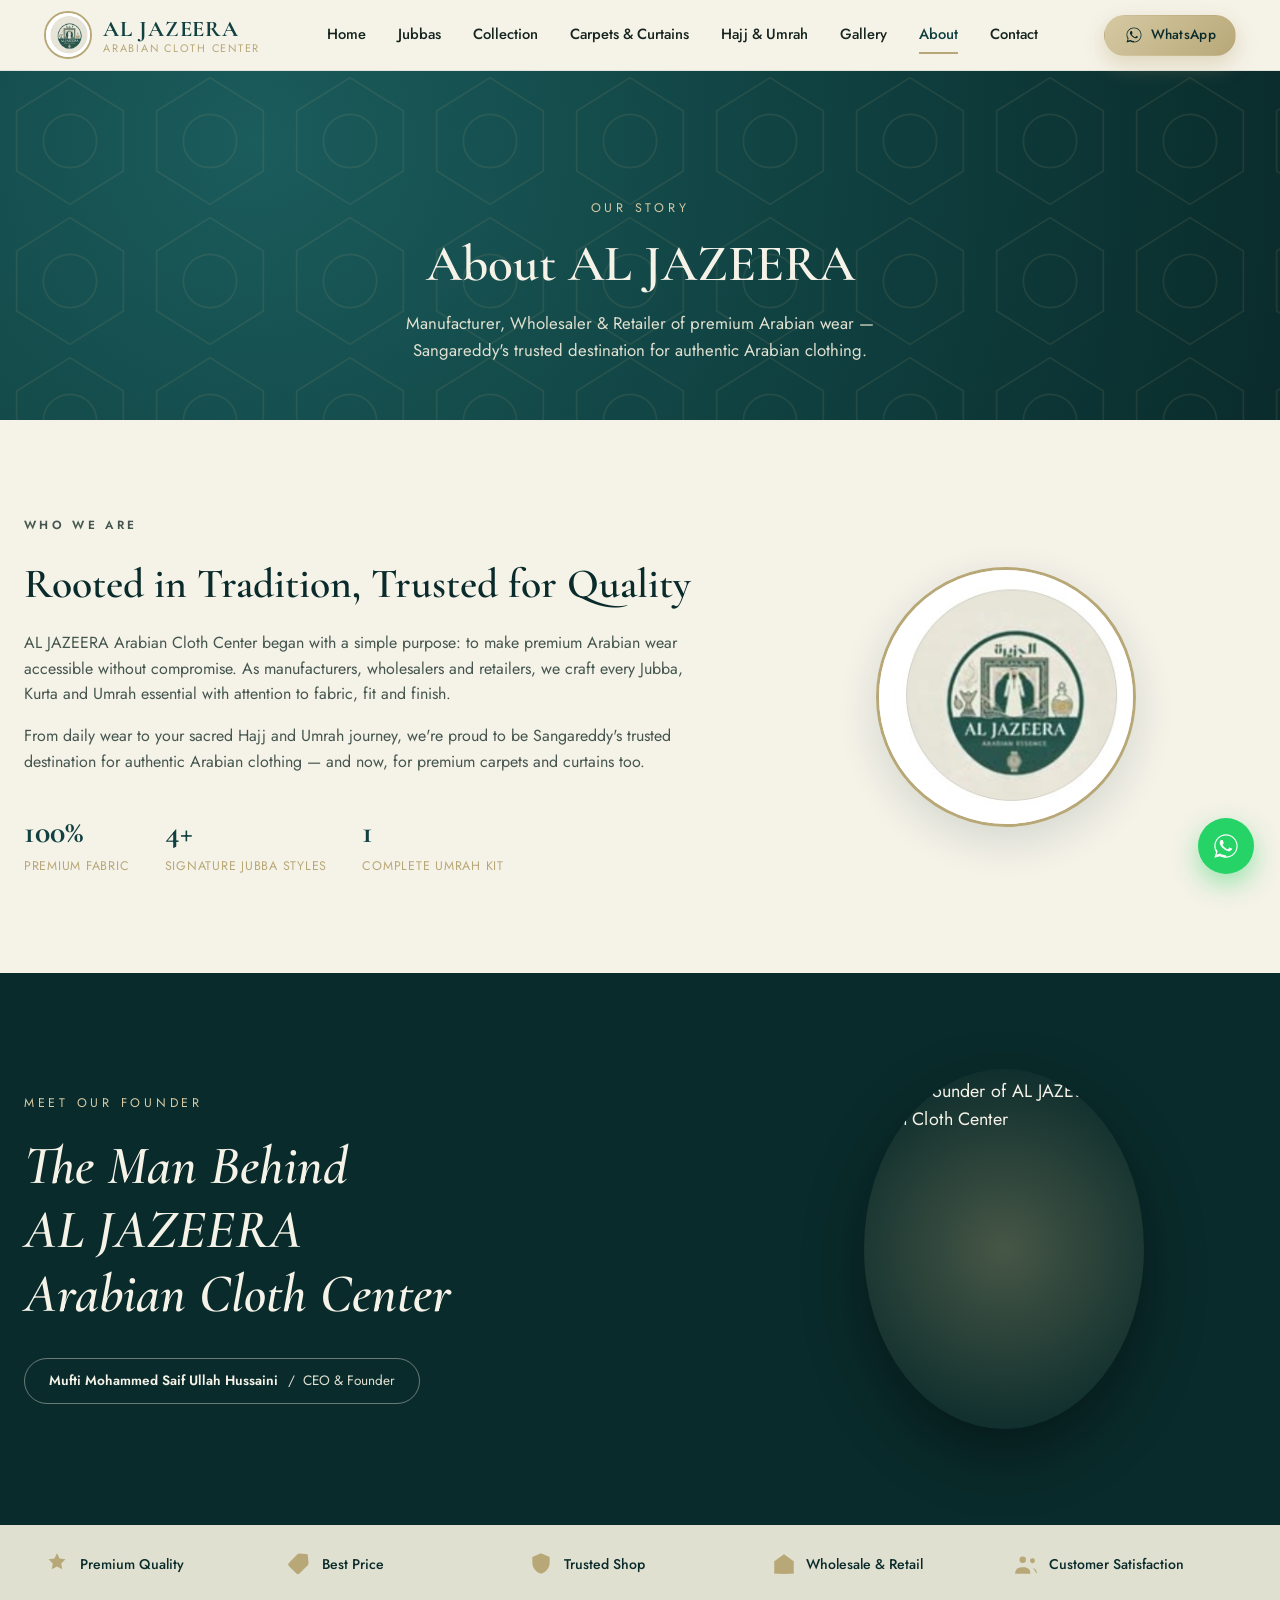
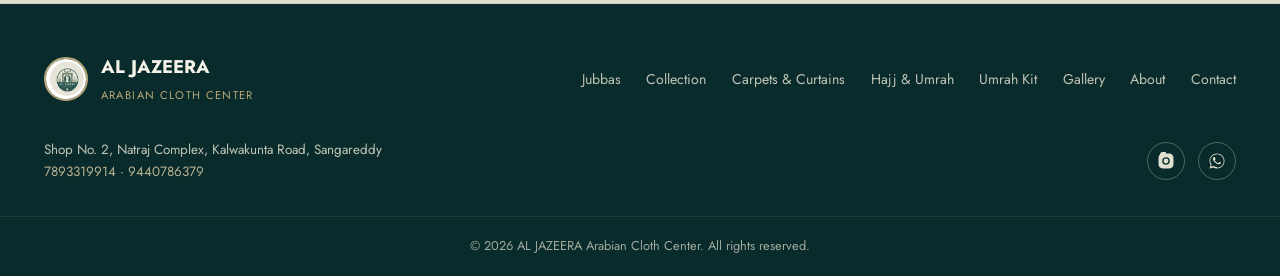
==== about.html @ 85e02592 "Add files via upload" ====
<!DOCTYPE html>
<html lang="en">
<head>
<meta charset="UTF-8">
<meta name="viewport" content="width=device-width, initial-scale=1.0">
<title>About Us | AL JAZEERA Arabian Cloth Center</title>
<meta name="description" content="AL JAZEERA Arabian Cloth Center — Manufacturer, Wholesaler &amp; Retailer of premium Arabian wear in Sangareddy. Our story and what makes us different.">
<link rel="icon" href="WhatsApp%20Image%202026-09-01%20at%203.34.21%20PM.jpeg">
<link rel="preconnect" href="https://fonts.googleapis.com">
<link rel="preconnect" href="https://fonts.gstatic.com" crossorigin>
<link href="https://fonts.googleapis.com/css2?family=Cormorant+Garamond:wght@600;700&family=Jost:wght@400;500;600;700&display=swap" rel="stylesheet">
<link rel="stylesheet" href="style.css">
</head>
<body>

<header class="site-header" id="site-header">
  <div class="header-inner">
    <a href="index.html" class="brand">
      <img src="WhatsApp%20Image%202026-09-01%20at%203.34.21%20PM.jpeg" alt="AL JAZEERA logo" class="brand-logo">
      <span class="brand-text">
        <strong>AL JAZEERA</strong>
        <small>Arabian Cloth Center</small>
      </span>
    </a>

    <nav class="main-nav" id="main-nav">
      <a href="index.html">Home</a>
      <a href="jubbas.html">Jubbas</a>
      <a href="collection.html">Collection</a>
      <a href="carpets-curtains.html">Carpets &amp; Curtains</a>
      <a href="hajj-umrah.html">Hajj &amp; Umrah</a>
      <a href="gallery.html">Gallery</a>
      <a href="about.html" class="active">About</a>
      <a href="contact.html">Contact</a>
    </nav>

    <div class="header-actions">
      <a href="https://wa.me/917893319914" target="_blank" rel="noopener" class="btn btn-gold btn-sm">
        <svg viewBox="0 0 24 24"><path d="M17.5 14.4c-.3-.1-1.7-.9-2-1-.3-.1-.5-.1-.7.1-.2.3-.8 1-.9 1.2-.2.2-.3.2-.6.1-.3-.1-1.3-.5-2.4-1.5-.9-.8-1.5-1.8-1.7-2.1-.2-.3 0-.5.1-.6.1-.1.3-.3.4-.5.1-.1.2-.3.3-.4.1-.2 0-.4 0-.5C10 9 9.5 7.7 9.3 7.2c-.2-.5-.4-.4-.6-.4h-.5c-.2 0-.5.1-.7.3-.2.3-.9.9-.9 2.1 0 1.2.9 2.4 1 2.6.1.2 1.8 2.8 4.4 3.9.6.3 1.1.4 1.5.6.6.2 1.2.2 1.6.1.5-.1 1.7-.7 1.9-1.3.2-.7.2-1.2.2-1.3-.1-.2-.3-.2-.6-.4z"/><path d="M12 2C6.5 2 2 6.5 2 12c0 1.9.5 3.7 1.5 5.3L2 22l4.9-1.3c1.5.8 3.2 1.3 5.1 1.3 5.5 0 10-4.5 10-10S17.5 2 12 2zm0 18c-1.7 0-3.3-.5-4.7-1.3l-.3-.2-3 .8.8-2.9-.2-.3C3.5 14.7 3 13.4 3 12c0-5 4-9 9-9s9 4 9 9-4 9-9 9z"/></svg>
        <span class="btn-text">WhatsApp</span>
      </a>
      <button class="nav-toggle" id="nav-toggle" aria-label="Toggle menu" aria-expanded="false">
        <span></span><span></span><span></span>
      </button>
    </div>
  </div>
</header>

<section class="hero page-hero">
  <div class="hero-pattern"></div>
  <div class="hero-inner">
    <p class="hero-eyebrow reveal">Our Story</p>
    <h1 class="reveal">About AL JAZEERA</h1>
    <p class="hero-sub reveal">Manufacturer, Wholesaler &amp; Retailer of premium Arabian wear &mdash; Sangareddy's trusted destination for authentic Arabian clothing.</p>
  </div>
</section>

<section class="section about">
  <div class="section-inner about-grid">
    <div class="about-text reveal">
      <p class="section-eyebrow">Who We Are</p>
      <h2 class="section-title">Rooted in Tradition, Trusted for Quality</h2>
      <p>AL JAZEERA Arabian Cloth Center began with a simple purpose: to make premium Arabian wear accessible without compromise. As manufacturers, wholesalers and retailers, we craft every Jubba, Kurta and Umrah essential with attention to fabric, fit and finish.</p>
      <p>From daily wear to your sacred Hajj and Umrah journey, we're proud to be Sangareddy's trusted destination for authentic Arabian clothing &mdash; and now, for premium carpets and curtains too.</p>
      <div class="about-stats">
        <div><strong>100%</strong><span>Premium Fabric</span></div>
        <div><strong>4+</strong><span>Signature Jubba Styles</span></div>
        <div><strong>1</strong><span>Complete Umrah Kit</span></div>
      </div>
    </div>
    <div class="about-media reveal">
      <img src="WhatsApp%20Image%202026-09-01%20at%203.34.21%20PM.jpeg" alt="AL JAZEERA Arabian Cloth Center logo">
    </div>
  </div>
</section>

<!-- ===== Founder ===== -->
<section class="founder">
  <div class="founder-inner">
    <div class="founder-text reveal">
      <p class="founder-eyebrow">Meet Our Founder</p>
      <h2 class="founder-heading">The Man Behind<br>AL JAZEERA<br>Arabian Cloth Center</h2>
      <div class="founder-badge">
        <b>Mufti Mohammed Saif Ullah Hussaini</b> &nbsp;/&nbsp; CEO &amp; Founder
      </div>
    </div>
    <div class="founder-media reveal">
      <div class="founder-photo-wrap">
        <img src="images/founder.jpg" alt="Mufti Mohammed Saif Ullah Hussaini, CEO and Founder of AL JAZEERA Arabian Cloth Center">
      </div>
    </div>
  </div>
</section>

<section class="trustbar">
  <div class="trustbar-inner">
    <div class="trust-item">
      <svg viewBox="0 0 24 24"><path d="M12 2l2.4 4.9 5.4.8-3.9 3.8.9 5.4L12 14.4l-4.8 2.5.9-5.4-3.9-3.8 5.4-.8L12 2z"/></svg>
      <span>Premium Quality</span>
    </div>
    <div class="trust-item">
      <svg viewBox="0 0 24 24"><path d="M20.6 12.6L12.4 20.8a2 2 0 0 1-2.8 0l-7-7a2 2 0 0 1 0-2.8L10.8 2.8A2 2 0 0 1 12.2 2.2L20 3l.8 7.8a2 2 0 0 1-.6 1.8z"/><circle cx="15.5" cy="7.5" r="1.5"/></svg>
      <span>Best Price</span>
    </div>
    <div class="trust-item">
      <svg viewBox="0 0 24 24"><path d="M12 2l8 3.5v5c0 5-3.4 8.9-8 10.5-4.6-1.6-8-5.5-8-10.5v-5L12 2z"/><path d="M8.5 12.2l2.3 2.3 4.5-4.6"/></svg>
      <span>Trusted Shop</span>
    </div>
    <div class="trust-item">
      <svg viewBox="0 0 24 24"><path d="M3 9.5L12 3l9 6.5V21H3V9.5z"/><path d="M9 21v-7h6v7"/></svg>
      <span>Wholesale &amp; Retail</span>
    </div>
    <div class="trust-item">
      <svg viewBox="0 0 24 24"><circle cx="9" cy="8" r="3"/><path d="M2 21v-1c0-2.8 2.6-5 6-5h2c3.4 0 6 2.2 6 5v1"/><circle cx="18" cy="9" r="2.3"/><path d="M22 21v-1c0-2-1.5-3.7-3.6-4.4"/></svg>
      <span>Customer Satisfaction</span>
    </div>
  </div>
</section>

<footer class="site-footer">
  <div class="footer-inner">
    <div class="footer-brand">
      <img src="WhatsApp%20Image%202026-09-01%20at%203.34.21%20PM.jpeg" alt="AL JAZEERA logo">
      <div>
        <strong>AL JAZEERA</strong>
        <span>Arabian Cloth Center</span>
      </div>
    </div>

    <nav class="footer-nav">
      <a href="jubbas.html">Jubbas</a>
      <a href="collection.html">Collection</a>
      <a href="carpets-curtains.html">Carpets &amp; Curtains</a>
      <a href="hajj-umrah.html">Hajj &amp; Umrah</a>
      <a href="umrah-kit.html">Umrah Kit</a>
      <a href="gallery.html">Gallery</a>
      <a href="about.html">About</a>
      <a href="contact.html">Contact</a>
    </nav>

    <div class="footer-contact">
      <p>Shop No. 2, Natraj Complex, Kalwakunta Road, Sangareddy</p>
      <p><a href="tel:+917893319914">7893319914</a> &middot; <a href="tel:+919440786379">9440786379</a></p>
    </div>

    <div class="footer-social">
      <a href="https://www.instagram.com/al_jazeera_arabian.clothes/" target="_blank" rel="noopener" aria-label="Instagram">
        <svg viewBox="0 0 24 24"><path d="M12 2c2.7 0 3.06.01 4.12.06 1.06.05 1.79.22 2.43.47.66.26 1.22.6 1.77 1.15.55.55.9 1.11 1.15 1.77.25.64.42 1.37.47 2.43.05 1.06.06 1.4.06 4.12s-.01 3.06-.06 4.12c-.05 1.06-.22 1.79-.47 2.43a4.9 4.9 0 0 1-1.15 1.77 4.9 4.9 0 0 1-1.77 1.15c-.64.25-1.37.42-2.43.47-1.06.05-1.4.06-4.12.06s-3.06-.01-4.12-.06c-1.06-.05-1.79-.22-2.43-.47a4.9 4.9 0 0 1-1.77-1.15 4.9 4.9 0 0 1-1.15-1.77c-.25-.64-.42-1.37-.47-2.43C2.01 15.06 2 14.7 2 12s.01-3.06.06-4.12c.05-1.06.22-1.79.47-2.43.26-.66.6-1.22 1.15-1.77A4.9 4.9 0 0 1 5.45.53C6.09.28 6.82.11 7.88.06 8.94.01 9.3 0 12 0zm0 5a5 5 0 1 0 0 10 5 5 0 0 0 0-10zm0 8.2a3.2 3.2 0 1 1 0-6.4 3.2 3.2 0 0 1 0 6.4zm5.2-8.4a1.17 1.17 0 1 1 0-2.34 1.17 1.17 0 0 1 0 2.34z"/></svg>
      </a>
      <a href="https://wa.me/917893319914" target="_blank" rel="noopener" aria-label="WhatsApp">
        <svg viewBox="0 0 24 24"><path d="M17.5 14.4c-.3-.1-1.7-.9-2-1-.3-.1-.5-.1-.7.1-.2.3-.8 1-.9 1.2-.2.2-.3.2-.6.1-.3-.1-1.3-.5-2.4-1.5-.9-.8-1.5-1.8-1.7-2.1-.2-.3 0-.5.1-.6.1-.1.3-.3.4-.5.1-.1.2-.3.3-.4.1-.2 0-.4 0-.5C10 9 9.5 7.7 9.3 7.2c-.2-.5-.4-.4-.6-.4h-.5c-.2 0-.5.1-.7.3-.2.3-.9.9-.9 2.1 0 1.2.9 2.4 1 2.6.1.2 1.8 2.8 4.4 3.9.6.3 1.1.4 1.5.6.6.2 1.2.2 1.6.1.5-.1 1.7-.7 1.9-1.3.2-.7.2-1.2.2-1.3-.1-.2-.3-.2-.6-.4z"/><path d="M12 2C6.5 2 2 6.5 2 12c0 1.9.5 3.7 1.5 5.3L2 22l4.9-1.3c1.5.8 3.2 1.3 5.1 1.3 5.5 0 10-4.5 10-10S17.5 2 12 2zm0 18c-1.7 0-3.3-.5-4.7-1.3l-.3-.2-3 .8.8-2.9-.2-.3C3.5 14.7 3 13.4 3 12c0-5 4-9 9-9s9 4 9 9-4 9-9 9z"/></svg>
      </a>
    </div>
  </div>
  <div class="footer-bottom">
    <p>&copy; <span id="year"></span> AL JAZEERA Arabian Cloth Center. All rights reserved.</p>
  </div>
</footer>

<a href="https://wa.me/917893319914" target="_blank" rel="noopener" class="whatsapp-float" aria-label="Chat on WhatsApp">
  <svg viewBox="0 0 24 24"><path d="M17.5 14.4c-.3-.1-1.7-.9-2-1-.3-.1-.5-.1-.7.1-.2.3-.8 1-.9 1.2-.2.2-.3.2-.6.1-.3-.1-1.3-.5-2.4-1.5-.9-.8-1.5-1.8-1.7-2.1-.2-.3 0-.5.1-.6.1-.1.3-.3.4-.5.1-.1.2-.3.3-.4.1-.2 0-.4 0-.5C10 9 9.5 7.7 9.3 7.2c-.2-.5-.4-.4-.6-.4h-.5c-.2 0-.5.1-.7.3-.2.3-.9.9-.9 2.1 0 1.2.9 2.4 1 2.6.1.2 1.8 2.8 4.4 3.9.6.3 1.1.4 1.5.6.6.2 1.2.2 1.6.1.5-.1 1.7-.7 1.9-1.3.2-.7.2-1.2.2-1.3-.1-.2-.3-.2-.6-.4z"/><path d="M12 2C6.5 2 2 6.5 2 12c0 1.9.5 3.7 1.5 5.3L2 22l4.9-1.3c1.5.8 3.2 1.3 5.1 1.3 5.5 0 10-4.5 10-10S17.5 2 12 2zm0 18c-1.7 0-3.3-.5-4.7-1.3l-.3-.2-3 .8.8-2.9-.2-.3C3.5 14.7 3 13.4 3 12c0-5 4-9 9-9s9 4 9 9-4 9-9 9z"/></svg>
</a>

<script src="script.js" defer></script>
</body>
</html>
---- style.css ----
/* =========================================================
   AL JAZEERA — Arabian Cloth Center
   ========================================================= */

:root {
  --green: #104040;
  --green-dark: #0a2b2b;
  --green-light: #1b5c5c;
  --cream: #E0E0D0;
  --gold: #B8A878;
  --gold-light: #d6c9a3;
  --white: #F5F2E8;
  --ink: #16241f;
  --radius: 14px;
  --shadow: 0 14px 40px rgba(16, 64, 64, 0.14);
  --ease: cubic-bezier(.4,0,.2,1);
}

* { box-sizing: border-box; margin: 0; padding: 0; }

html { scroll-behavior: smooth; }

body {
  font-family: 'Jost', sans-serif;
  color: var(--ink);
  background: var(--white);
  line-height: 1.6;
  overflow-x: hidden;
}

h1, h2, h3, .brand-text strong, .kit-badge {
  font-family: 'Cormorant Garamond', serif;
}

img { max-width: 100%; display: block; }
a { text-decoration: none; color: inherit; }
ul { list-style: none; }
svg { fill: currentColor; }

.reveal {
  opacity: 0;
  transform: translateY(24px);
  transition: opacity .7s var(--ease), transform .7s var(--ease);
}
.reveal.in-view { opacity: 1; transform: translateY(0); }

/* ---------- Buttons ---------- */
.btn {
  display: inline-flex;
  align-items: center;
  gap: .5rem;
  padding: .85rem 1.8rem;
  border-radius: 999px;
  font-size: .95rem;
  font-weight: 500;
  letter-spacing: .02em;
  border: 1.5px solid transparent;
  cursor: pointer;
  transition: transform .25s var(--ease), background .25s var(--ease), color .25s var(--ease), box-shadow .25s var(--ease);
  white-space: nowrap;
}
.btn:hover { transform: translateY(-2px); }
.btn svg { width: 18px; height: 18px; }

.btn-gold {
  background: linear-gradient(135deg, var(--gold-light), var(--gold));
  color: var(--green-dark);
  box-shadow: 0 8px 22px rgba(184,168,120,.4);
}
.btn-gold:hover { box-shadow: 0 12px 28px rgba(184,168,120,.55); }

.btn-outline {
  border-color: var(--green);
  color: var(--green);
  background: transparent;
}
.btn-outline:hover { background: var(--green); color: var(--white); }

.btn-outline-light {
  border-color: var(--white);
  color: var(--white);
  background: transparent;
}
.btn-outline-light:hover { background: var(--white); color: var(--green-dark); }

.btn-sm { padding: .55rem 1.2rem; font-size: .85rem; }

/* ---------- Top bar ---------- */
.topbar {
  background: var(--green-dark);
  color: var(--cream);
  font-size: .82rem;
}
.topbar-inner {
  max-width: 1240px;
  margin: 0 auto;
  padding: .5rem 1.5rem;
  display: flex;
  align-items: center;
  justify-content: space-between;
  gap: 1rem;
}
.topbar-msg { display: flex; align-items: center; gap: .5rem; }
.dot {
  width: 6px; height: 6px; border-radius: 50%;
  background: var(--gold); flex-shrink: 0;
  box-shadow: 0 0 0 4px rgba(184,168,120,.25);
}
.topbar-contact { display: flex; align-items: center; gap: 1.2rem; }
.topbar-contact a { display: flex; align-items: center; gap: .4rem; opacity: .9; transition: opacity .2s; }
.topbar-contact a:hover { opacity: 1; color: var(--gold-light); }
.topbar-contact svg { width: 15px; height: 15px; }

/* ---------- Header ---------- */
.site-header {
  position: sticky;
  top: 0;
  z-index: 210;
  background: rgba(245,242,232,.92);
  backdrop-filter: blur(10px);
  border-bottom: 1px solid rgba(16,64,64,.08);
  transition: box-shadow .3s;
}
.site-header.scrolled { box-shadow: 0 6px 24px rgba(16,64,64,.08); }

.header-inner {
  max-width: 1240px;
  margin: 0 auto;
  padding: .7rem 1.5rem;
  display: flex;
  align-items: center;
  justify-content: space-between;
  gap: 1rem;
}

.brand { display: flex; align-items: center; gap: .7rem; }
.brand-logo {
  width: 48px; height: 48px;
  border-radius: 50%;
  object-fit: cover;
  border: 2px solid var(--gold);
}
.brand-text { display: flex; flex-direction: column; line-height: 1.15; }
.brand-text strong { font-size: 1.4rem; color: var(--green); letter-spacing: .04em; }
.brand-text small { font-size: .68rem; letter-spacing: .16em; text-transform: uppercase; color: var(--gold); font-family: 'Jost', sans-serif; }

.main-nav { display: flex; align-items: center; gap: 2rem; }
.main-nav a {
  font-size: .92rem;
  font-weight: 500;
  color: var(--ink);
  position: relative;
  padding: .3rem 0;
}
.main-nav a::after {
  content: '';
  position: absolute;
  left: 0; bottom: -2px;
  width: 0; height: 2px;
  background: var(--gold);
  transition: width .3s var(--ease);
}
.main-nav a:hover { color: var(--green); }
.main-nav a:hover::after { width: 100%; }
.main-nav a.active { color: var(--green); }
.main-nav a.active::after { width: 100%; }

.header-actions { display: flex; align-items: center; gap: 1rem; }

.nav-toggle {
  display: none;
  flex-direction: column;
  gap: 5px;
  background: none;
  border: none;
  cursor: pointer;
  padding: .4rem;
}
.nav-toggle span {
  width: 24px; height: 2px;
  background: var(--green);
  border-radius: 2px;
  transition: transform .3s, opacity .3s;
}
.nav-toggle.active span:nth-child(1) { transform: translateY(7px) rotate(45deg); }
.nav-toggle.active span:nth-child(2) { opacity: 0; }
.nav-toggle.active span:nth-child(3) { transform: translateY(-7px) rotate(-45deg); }

/* ---------- Hero ---------- */
.hero {
  position: relative;
  min-height: 92vh;
  display: flex;
  align-items: center;
  justify-content: center;
  text-align: center;
  background: radial-gradient(circle at 20% 20%, var(--green-light), var(--green) 55%, var(--green-dark));
  color: var(--white);
  overflow: hidden;
  padding: 6rem 1.5rem 4rem;
}
.hero-pattern {
  position: absolute;
  inset: 0;
  opacity: .12;
  background-image: url("data:image/svg+xml,%3Csvg xmlns='http://www.w3.org/2000/svg' width='84' height='84' viewBox='0 0 84 84'%3E%3Cg fill='none' stroke='%23B8A878' stroke-width='1'%3E%3Cpath d='M42 4 L74 24 L74 60 L42 80 L10 60 L10 24 Z'/%3E%3Ccircle cx='42' cy='42' r='16'/%3E%3C/g%3E%3C/svg%3E");
  background-size: 140px 140px;
}
.hero-inner { position: relative; max-width: 780px; z-index: 1; }
.hero-eyebrow {
  text-transform: uppercase;
  letter-spacing: .3em;
  font-size: .78rem;
  color: var(--gold-light);
  margin-bottom: 1.4rem;
}
.hero h1 {
  font-size: clamp(2.4rem, 5.4vw, 4rem);
  font-weight: 600;
  line-height: 1.15;
  margin-bottom: 1.4rem;
}
.hero h1 span { color: var(--gold-light); font-style: italic; }
.hero-sub {
  font-size: 1.05rem;
  color: var(--cream);
  max-width: 560px;
  margin: 0 auto 2.4rem;
  opacity: .9;
}
.hero-cta { display: flex; gap: 1.1rem; justify-content: center; flex-wrap: wrap; }
.hero .btn-outline { border-color: var(--cream); color: var(--white); }
.hero .btn-outline:hover { background: var(--white); color: var(--green-dark); }

/* ---------- Hero slideshow ---------- */
.hero-slideshow { position: absolute; inset: 0; z-index: 0; }
.hero-slide {
  position: absolute; inset: 0;
  opacity: 0;
  transition: opacity 1.4s ease-in-out;
}
.hero-slide.active { opacity: 1; }
.hero-slide img { width: 100%; height: 100%; object-fit: cover; }
.hero-overlay {
  position: absolute; inset: 0; z-index: 0;
  background: linear-gradient(160deg, rgba(10,43,43,.88), rgba(16,64,64,.72) 55%, rgba(10,43,43,.9));
}
.hero-dots {
  position: absolute;
  left: 0; right: 0; bottom: 5.4rem;
  display: flex; justify-content: center; gap: .6rem;
  z-index: 2;
}
.hero-dot {
  width: 9px; height: 9px;
  border-radius: 50%;
  background: rgba(245,242,232,.4);
  border: none;
  padding: 0;
  cursor: pointer;
  transition: background .25s, transform .25s;
}
.hero-dot.active { background: var(--gold-light); transform: scale(1.3); }

.hero-scroll {
  position: absolute;
  bottom: 2rem; left: 50%;
  transform: translateX(-50%);
  width: 26px; height: 42px;
  border: 2px solid var(--gold-light);
  border-radius: 20px;
}
.hero-scroll span {
  position: absolute;
  top: 8px; left: 50%;
  transform: translateX(-50%);
  width: 4px; height: 8px;
  background: var(--gold-light);
  border-radius: 2px;
  animation: scrollDown 1.8s infinite;
}
@keyframes scrollDown {
  0% { opacity: 1; top: 8px; }
  100% { opacity: 0; top: 22px; }
}

/* ---------- Trust bar ---------- */
.trustbar { background: var(--cream); border-bottom: 1px solid rgba(16,64,64,.08); }
.trustbar-inner {
  max-width: 1240px;
  margin: 0 auto;
  padding: 1.6rem 1.5rem;
  display: flex;
  flex-wrap: wrap;
  justify-content: space-between;
  gap: 1.2rem;
}
.trust-item {
  display: flex;
  align-items: center;
  gap: .6rem;
  font-size: .88rem;
  font-weight: 500;
  color: var(--green-dark);
  flex: 1 1 180px;
}
.trust-item svg { width: 26px; height: 26px; color: var(--gold); flex-shrink: 0; }

/* ---------- Sections ---------- */
.section { padding: 6rem 1.5rem; }
.section-alt { background: var(--cream); }
.section-inner { max-width: 1240px; margin: 0 auto; }

.section-eyebrow {
  text-transform: uppercase;
  letter-spacing: .28em;
  font-size: .74rem;
  color: var(--gold);
  font-weight: 600;
  margin-bottom: .7rem;
  text-align: center;
}
.section-title {
  font-size: clamp(1.9rem, 3.6vw, 2.6rem);
  font-weight: 600;
  color: var(--green-dark);
  text-align: center;
  margin-bottom: .8rem;
}
.section-desc {
  text-align: center;
  max-width: 560px;
  margin: 0 auto 3.2rem;
  color: #45564f;
}

/* ---------- Grids & Cards ---------- */
.grid { display: grid; gap: 1.6rem; }
.grid-2 { grid-template-columns: repeat(2, 1fr); }
.grid-3 { grid-template-columns: repeat(3, 1fr); }
.grid-4 { grid-template-columns: repeat(4, 1fr); }
.grid-5 { grid-template-columns: repeat(5, 1fr); }

.card {
  background: var(--white);
  border: 1px solid rgba(184,168,120,.3);
  border-radius: var(--radius);
  padding: 2.2rem 1.4rem 1.8rem;
  text-align: center;
  transition: transform .35s var(--ease), box-shadow .35s var(--ease), border-color .35s;
  display: block;
}
.card:hover {
  transform: translateY(-8px);
  box-shadow: var(--shadow);
  border-color: var(--gold);
}
.card-media {
  width: 84px; height: 84px;
  margin: 0 auto 1.2rem;
  color: var(--green);
}
.card-media svg { width: 100%; height: 100%; }
.card-media svg path,
.card-media svg circle,
.card-media svg rect,
.card-media svg ellipse {
  fill: none;
  stroke: currentColor;
  stroke-width: 2;
  stroke-linejoin: round;
  stroke-linecap: round;
}
.card-media svg .line { stroke: var(--gold); }
.card h3 { font-size: 1.2rem; color: var(--green-dark); font-weight: 600; margin-bottom: .3rem; }
.card p { font-size: .85rem; color: #5c6d66; }
.card h3 small { display: block; font-size: .68rem; font-family: 'Jost', sans-serif; text-transform: uppercase; letter-spacing: .1em; color: var(--gold); font-weight: 500; margin-top: .2rem; }

.small-card { padding: 1.8rem 1rem 1.5rem; }
.small-card .card-media { width: 64px; height: 64px; }

/* Jubba / product photo cards */
.jubba-card { padding: 0 0 1.6rem; overflow: hidden; }
.jubba-card .card-photo {
  width: 100%;
  aspect-ratio: 4 / 5;
  overflow: hidden;
  margin-bottom: 1.3rem;
  border-bottom: 3px solid var(--gold);
}
.jubba-card .card-photo img {
  width: 100%; height: 100%;
  object-fit: cover;
  transition: transform .5s var(--ease);
}
.jubba-card:hover .card-photo img { transform: scale(1.06); }
.jubba-card h3 { margin-top: 0; }
.jubba-card p { padding: 0 1rem; }

/* Hajj & Umrah essential photo cards */
.essential-card { padding: 0 0 1.3rem; overflow: hidden; }
.essential-card .card-photo {
  width: 100%;
  aspect-ratio: 1 / 1;
  overflow: hidden;
  margin-bottom: 1rem;
  border-bottom: 3px solid var(--gold);
}
.essential-card .card-photo img {
  width: 100%; height: 100%;
  object-fit: cover;
  transition: transform .5s var(--ease);
}
.essential-card:hover .card-photo img { transform: scale(1.06); }
.essential-card h3 { margin-top: 0; font-size: 1.05rem; }

/* ---------- Product badges, wishlist & hover title ---------- */
.jubba-card .card-photo,
.essential-card .card-photo,
.decor-card .card-photo {
  position: relative;
}
.card-badge {
  position: absolute;
  top: 10px; left: 10px;
  z-index: 3;
  background: #7a1f2b;
  color: var(--white);
  font-size: .66rem;
  font-weight: 600;
  letter-spacing: .03em;
  text-transform: uppercase;
  padding: .3rem .6rem;
  border-radius: 4px;
}
.wishlist-btn {
  position: absolute;
  top: 10px; right: 10px;
  z-index: 3;
  width: 32px; height: 32px;
  border-radius: 50%;
  background: rgba(245,242,232,.94);
  border: none;
  display: flex;
  align-items: center;
  justify-content: center;
  cursor: pointer;
  padding: 0;
  transition: transform .2s var(--ease);
}
.wishlist-btn:hover { transform: scale(1.1); }
.wishlist-btn svg {
  width: 16px; height: 16px;
  fill: none;
  stroke: var(--green-dark);
  stroke-width: 2;
  stroke-linecap: round;
  stroke-linejoin: round;
}
.wishlist-btn.active svg { fill: #c0384a; stroke: #c0384a; }

.card-hover-title {
  position: absolute;
  left: 0; right: 0; bottom: 0;
  z-index: 3;
  background: rgba(10,43,43,.85);
  color: var(--white);
  font-size: .78rem;
  text-align: center;
  padding: .55rem .5rem;
  opacity: 0;
  transform: translateY(100%);
  transition: opacity .3s var(--ease), transform .3s var(--ease);
}
.jubba-card:hover .card-hover-title,
.essential-card:hover .card-hover-title,
.decor-card:hover .card-hover-title {
  opacity: 1;
  transform: translateY(0);
}

.card-price { margin-top: .5rem; }
.price-enquire {
  display: inline-block;
  font-size: .82rem;
  font-weight: 600;
  color: var(--green);
  border-bottom: 1px solid var(--gold);
  padding-bottom: 1px;
  transition: color .2s;
}
.price-enquire:hover { color: var(--gold); }

/* Carpets & Curtains feature cards */
.decor-card { padding: 0 0 1.8rem; overflow: hidden; text-align: left; }
.decor-card .card-photo {
  width: 100%;
  aspect-ratio: 4 / 3;
  overflow: hidden;
  margin-bottom: 1.3rem;
  border-bottom: 3px solid var(--gold);
}
.decor-card .card-photo img {
  width: 100%; height: 100%;
  object-fit: cover;
  transition: transform .5s var(--ease);
}
.decor-card:hover .card-photo img { transform: scale(1.06); }
.decor-card h3 { margin: 0 1.6rem .4rem; }
.decor-card p { padding: 0 1.6rem; }

.decor-card .card-photo.card-photo-multi {
  display: grid;
  grid-template-columns: repeat(3, 1fr);
  gap: 3px;
}
.decor-card .card-photo.card-photo-multi img { height: 100%; }

/* ---------- Umrah Kit ---------- */
.kit {
  position: relative;
  background: var(--green-dark);
  color: var(--white);
  padding: 6rem 1.5rem;
  overflow: hidden;
}
.kit-pattern {
  position: absolute; inset: 0;
  opacity: .1;
  background-image: url("data:image/svg+xml,%3Csvg xmlns='http://www.w3.org/2000/svg' width='60' height='60' viewBox='0 0 60 60'%3E%3Cg fill='none' stroke='%23F5F2E8' stroke-width='1'%3E%3Cpath d='M30 2 L58 30 L30 58 L2 30 Z'/%3E%3C/g%3E%3C/svg%3E");
  background-size: 100px 100px;
}
.kit-inner {
  position: relative;
  max-width: 1100px;
  margin: 0 auto;
  display: grid;
  grid-template-columns: .85fr 1.15fr;
  gap: 3.5rem;
  align-items: center;
}
.kit-media { display: flex; justify-content: center; }
.kit-badge {
  width: 260px; height: 260px;
  border-radius: 50%;
  border: 2px dashed var(--gold);
  display: flex;
  flex-direction: column;
  align-items: center;
  justify-content: center;
  text-align: center;
  background: radial-gradient(circle, rgba(184,168,120,.12), transparent 70%);
}
.kit-badge span { text-transform: uppercase; letter-spacing: .2em; font-size: .72rem; color: var(--cream); font-family: 'Jost', sans-serif; }
.kit-badge strong { font-size: 1.8rem; color: var(--white); margin: .3rem 0; }
.kit-badge em { font-style: normal; font-size: .78rem; color: var(--gold-light); font-family: 'Jost', sans-serif; }
.kit-badge b { font-size: 2.6rem; color: var(--gold-light); font-weight: 700; margin-top: .3rem; }

.kit-content h2 { font-size: clamp(1.8rem, 3.4vw, 2.4rem); font-weight: 600; margin-bottom: 1.5rem; }
.kit-list {
  display: grid;
  grid-template-columns: 1fr 1fr;
  gap: .7rem 1.5rem;
  margin-bottom: 2rem;
}
.kit-list li {
  display: flex;
  align-items: center;
  gap: .6rem;
  font-size: .95rem;
  color: var(--cream);
}
.kit-list li::before {
  content: '';
  width: 8px; height: 8px;
  border-radius: 50%;
  background: var(--gold);
  flex-shrink: 0;
}

/* ---------- About ---------- */
.about-grid {
  display: grid;
  grid-template-columns: 1.15fr .85fr;
  gap: 3.5rem;
  align-items: center;
}
.about-text .section-eyebrow,
.about-text .section-title { text-align: left; }
.about-text p { color: #45564f; margin-bottom: 1rem; }
.about-stats {
  display: flex;
  gap: 2.2rem;
  margin-top: 2rem;
}
.about-stats div { display: flex; flex-direction: column; }
.about-stats strong { font-size: 2rem; font-family: 'Cormorant Garamond', serif; color: var(--green); }
.about-stats span { font-size: .78rem; color: var(--gold); text-transform: uppercase; letter-spacing: .06em; }

.about-media {
  display: flex;
  justify-content: center;
}
.about-media img {
  width: 260px; height: 260px;
  border-radius: 50%;
  object-fit: cover;
  border: 3px solid var(--gold);
  box-shadow: var(--shadow);
}

/* ---------- Instagram band ---------- */
.insta {
  background: linear-gradient(135deg, var(--green), var(--green-dark));
  color: var(--white);
  padding: 4.5rem 1.5rem;
  text-align: center;
}
.insta-inner { max-width: 480px; margin: 0 auto; }
.insta-icon { width: 40px; height: 40px; color: var(--gold-light); margin-bottom: 1rem; }
.insta p { font-size: 1.1rem; margin-bottom: 1.6rem; color: var(--cream); }

/* ---------- Contact ---------- */
.contact-grid {
  display: grid;
  grid-template-columns: 1fr 1fr;
  gap: 3rem;
  align-items: stretch;
}
.contact-info {
  display: flex;
  flex-direction: column;
  gap: 1.6rem;
}
.contact-item {
  display: flex;
  align-items: flex-start;
  gap: 1rem;
}
.contact-item svg { width: 24px; height: 24px; color: var(--gold); flex-shrink: 0; margin-top: 2px; }
.contact-item svg path, .contact-item svg circle, .contact-item svg rect {
  fill: none; stroke: currentColor; stroke-width: 1.8; stroke-linecap: round; stroke-linejoin: round;
}
.contact-item div { display: flex; flex-direction: column; gap: .15rem; }
.contact-item strong { color: var(--green-dark); font-size: 1.02rem; }
.contact-item span { color: #5c6d66; font-size: .9rem; }
.contact-item a { color: var(--green); font-weight: 500; }
.contact-item a:hover { color: var(--gold); }

.contact-cta { display: flex; gap: 1rem; margin-top: .8rem; flex-wrap: wrap; }

.contact-map {
  border-radius: var(--radius);
  overflow: hidden;
  box-shadow: var(--shadow);
  min-height: 320px;
  border: 1px solid rgba(184,168,120,.3);
}
.contact-map iframe { width: 100%; height: 100%; min-height: 320px; border: 0; }

/* ---------- Footer ---------- */
.site-footer { background: var(--green-dark); color: var(--cream); }
.footer-inner {
  max-width: 1240px;
  margin: 0 auto;
  padding: 3rem 1.5rem 2rem;
  display: flex;
  flex-wrap: wrap;
  gap: 2rem;
  align-items: center;
  justify-content: space-between;
}
.footer-brand { display: flex; align-items: center; gap: .8rem; }
.footer-brand img { width: 44px; height: 44px; border-radius: 50%; border: 2px solid var(--gold); object-fit: cover; }
.footer-brand strong { display: block; font-size: 1.15rem; color: var(--white); }
.footer-brand span { font-size: .7rem; letter-spacing: .12em; text-transform: uppercase; color: var(--gold); }

.footer-nav { display: flex; gap: 1.6rem; flex-wrap: wrap; }
.footer-nav a { font-size: .88rem; opacity: .85; transition: opacity .2s, color .2s; }
.footer-nav a:hover { opacity: 1; color: var(--gold-light); }

.footer-social { display: flex; gap: .8rem; }
.footer-social a {
  width: 38px; height: 38px;
  border-radius: 50%;
  border: 1px solid rgba(245,242,232,.3);
  display: flex; align-items: center; justify-content: center;
  transition: background .25s, border-color .25s;
}
.footer-social svg { width: 18px; height: 18px; }
.footer-social a:hover { background: var(--gold); border-color: var(--gold); color: var(--green-dark); }

.footer-bottom {
  border-top: 1px solid rgba(245,242,232,.12);
  text-align: center;
  padding: 1.2rem 1.5rem;
  font-size: .8rem;
  opacity: .7;
}

/* ---------- WhatsApp float ---------- */
.whatsapp-float {
  position: fixed;
  bottom: 1.6rem; right: 1.6rem;
  width: 56px; height: 56px;
  border-radius: 50%;
  background: #25D366;
  color: #fff;
  display: flex; align-items: center; justify-content: center;
  box-shadow: 0 10px 26px rgba(37,211,102,.45);
  z-index: 90;
  transition: transform .25s var(--ease);
}
.whatsapp-float:hover { transform: scale(1.08); }
.whatsapp-float svg { width: 28px; height: 28px; }

/* ---------- Founder / Portfolio intro ---------- */
.founder {
  position: relative;
  background: var(--green-dark);
  color: var(--white);
  padding: 6rem 1.5rem;
  overflow: hidden;
}
.founder-inner {
  position: relative;
  max-width: 1240px;
  margin: 0 auto;
  display: grid;
  grid-template-columns: 1.15fr .85fr;
  gap: 3rem;
  align-items: center;
}
.founder-eyebrow {
  text-transform: uppercase;
  letter-spacing: .3em;
  font-size: .78rem;
  color: var(--gold-light);
  margin-bottom: 1.2rem;
}
.founder-heading {
  font-family: 'Cormorant Garamond', serif;
  font-weight: 600;
  font-style: italic;
  font-size: clamp(2.1rem, 4.8vw, 3.4rem);
  line-height: 1.18;
  margin-bottom: 2rem;
}
.founder-badge {
  display: inline-flex;
  align-items: center;
  flex-wrap: wrap;
  gap: .4rem;
  border: 1px solid rgba(245,242,232,.4);
  border-radius: 999px;
  padding: .7rem 1.5rem;
  font-size: .85rem;
  color: var(--cream);
}
.founder-badge b { color: var(--white); font-weight: 600; }
.founder-media {
  position: relative;
  display: flex;
  justify-content: center;
}
.founder-photo-wrap {
  position: relative;
  width: 280px;
  height: 360px;
  border-radius: 50%;
  overflow: hidden;
  box-shadow: 0 25px 60px rgba(0,0,0,.4);
  z-index: 1;
}
.founder-photo-wrap::before {
  content: '';
  position: absolute;
  inset: -34px;
  border-radius: 50%;
  background: radial-gradient(circle, rgba(184,168,120,.35), transparent 72%);
  z-index: -1;
}
.founder-photo-wrap img {
  width: 100%;
  height: 100%;
  object-fit: cover;
  object-position: 50% 22%;
  transform: scale(1.12);
}

/* ---------- Gallery & lightbox ---------- */
.gallery-grid {
  display: grid;
  grid-template-columns: repeat(4, 1fr);
  gap: .8rem;
}
.gallery-item {
  position: relative;
  aspect-ratio: 1 / 1;
  overflow: hidden;
  border-radius: 8px;
  cursor: pointer;
  border: 1px solid rgba(184,168,120,.3);
  display: block;
  padding: 0;
  background: none;
  width: 100%;
  font-family: inherit;
}
.gallery-item img {
  width: 100%; height: 100%;
  object-fit: cover;
  transition: transform .4s var(--ease);
}
.gallery-item:hover img { transform: scale(1.08); }
.gallery-item::after {
  content: '';
  position: absolute; inset: 0;
  background: linear-gradient(180deg, transparent 55%, rgba(10,43,43,.75));
  opacity: 0;
  transition: opacity .3s;
}
.gallery-item:hover::after { opacity: 1; }
.gallery-caption {
  position: absolute; left: 0; right: 0; bottom: 0;
  padding: .6rem .7rem;
  color: var(--white);
  font-size: .78rem;
  z-index: 1;
  opacity: 0;
  transform: translateY(6px);
  transition: opacity .3s, transform .3s;
}
.gallery-item:hover .gallery-caption { opacity: 1; transform: translateY(0); }

.lightbox {
  position: fixed; inset: 0;
  background: rgba(10,43,43,.94);
  display: flex;
  align-items: center;
  justify-content: center;
  z-index: 300;
  padding: 3rem 1.5rem;
  opacity: 0;
  visibility: hidden;
  transition: opacity .3s;
}
.lightbox.open { opacity: 1; visibility: visible; }
.lightbox-inner { text-align: center; }
.lightbox img {
  max-width: min(90vw, 900px);
  max-height: 76vh;
  border-radius: 8px;
  box-shadow: 0 20px 60px rgba(0,0,0,.5);
}
.lightbox-caption { color: var(--cream); margin-top: 1rem; font-size: .9rem; }
.lightbox-close {
  position: absolute;
  top: 1.5rem; right: 1.5rem;
  width: 44px; height: 44px;
  border-radius: 50%;
  background: rgba(245,242,232,.12);
  border: 1px solid rgba(245,242,232,.3);
  color: var(--white);
  display: flex; align-items: center; justify-content: center;
  cursor: pointer;
  transition: background .2s;
}
.lightbox-close:hover { background: rgba(245,242,232,.22); }
.lightbox-close svg { width: 20px; height: 20px; fill: none; stroke: currentColor; stroke-width: 2; stroke-linecap: round; }

/* ---------- Product Detail Pages ---------- */
.breadcrumb {
  font-size: .8rem;
  color: var(--gold-light);
  margin-bottom: 1rem;
  letter-spacing: .02em;
}
.breadcrumb a { color: var(--gold-light); opacity: .85; }
.breadcrumb a:hover { opacity: 1; text-decoration: underline; }
.breadcrumb span { opacity: .6; margin: 0 .3rem; }

.product-hero {
  position: relative;
  height: 52vh;
  min-height: 340px;
  overflow: hidden;
  background: var(--green-dark);
}
.product-hero img {
  width: 100%; height: 100%;
  object-fit: cover;
  opacity: .92;
}
.product-hero::after {
  content: '';
  position: absolute;
  inset: 0;
  background: linear-gradient(180deg, rgba(10,43,43,.1) 0%, rgba(10,43,43,.55) 60%, rgba(10,43,43,.88) 100%);
}
.product-hero-content {
  position: absolute;
  left: 0; right: 0; bottom: 0;
  padding: 2.6rem 1.5rem;
  max-width: 1240px;
  margin: 0 auto;
  color: var(--white);
  z-index: 2;
}
.product-hero-content h1 {
  font-size: clamp(2rem, 4.6vw, 3.2rem);
  font-weight: 600;
}

.product-body { padding-top: 4.5rem; }
.product-layout {
  display: grid;
  grid-template-columns: 1fr 1fr;
  gap: 3.5rem;
  align-items: start;
}
.product-media img {
  width: 100%;
  border-radius: var(--radius);
  box-shadow: var(--shadow);
  border: 1px solid rgba(184,168,120,.3);
}
.product-info .section-eyebrow { text-align: left; margin-bottom: .6rem; }
.product-info p.lead {
  font-size: 1.05rem;
  color: #45564f;
  margin-bottom: 1.6rem;
}
.product-info h2 {
  font-size: 1.3rem;
  color: var(--green-dark);
  font-weight: 600;
  margin-bottom: 1rem;
}

.feature-list {
  display: flex;
  flex-direction: column;
  gap: .8rem;
  margin-bottom: 2.2rem;
}
.feature-list li {
  display: flex;
  align-items: flex-start;
  gap: .8rem;
  font-size: .95rem;
  color: #45564f;
}
.feature-list li svg {
  width: 18px; height: 18px;
  color: var(--gold);
  flex-shrink: 0;
  margin-top: .18rem;
}
.feature-list li svg path {
  fill: none;
  stroke: currentColor;
  stroke-width: 2.4;
  stroke-linecap: round;
  stroke-linejoin: round;
}

.product-cta { display: flex; gap: 1rem; flex-wrap: wrap; margin-bottom: 2.5rem; }

.product-note {
  background: var(--cream);
  border-left: 3px solid var(--gold);
  border-radius: 8px;
  padding: 1rem 1.2rem;
  font-size: .88rem;
  color: var(--green-dark);
}

/* ---------- Page hero (category / info pages) ---------- */
.page-hero {
  min-height: auto;
  padding: 8rem 1.5rem 3.5rem;
}
.page-hero .hero-eyebrow { margin-bottom: 1rem; }
.page-hero h1 { font-size: clamp(2.2rem, 4.6vw, 3.2rem); margin-bottom: 1rem; }
.page-hero .hero-sub { margin-bottom: 0; }

/* ---------- Home "Explore" teaser cards ---------- */
.teaser-card-kit .card-photo {
  display: flex;
  flex-direction: column;
  align-items: center;
  justify-content: center;
  gap: .3rem;
  background: radial-gradient(circle, rgba(184,168,120,.18), var(--green-dark) 75%);
  border: 2px dashed var(--gold);
  color: var(--white);
  text-align: center;
  padding: 1rem;
}
.teaser-card-kit .card-photo span {
  text-transform: uppercase;
  letter-spacing: .16em;
  font-size: .64rem;
  color: var(--cream);
  font-family: 'Jost', sans-serif;
}
.teaser-card-kit .card-photo strong {
  font-family: 'Cormorant Garamond', serif;
  font-size: 1.25rem;
  color: var(--white);
}
.teaser-card-kit .card-photo b {
  font-family: 'Cormorant Garamond', serif;
  font-size: 1.7rem;
  color: var(--gold-light);
}

/* ---------- Footer contact block ---------- */
.footer-contact {
  font-size: .84rem;
  color: var(--cream);
  opacity: .85;
  line-height: 1.7;
}
.footer-contact a { color: var(--gold-light); }
.footer-contact a:hover { text-decoration: underline; }

/* =========================================================
   Responsive
   ========================================================= */
@media (max-width: 992px) {
  .grid-3 { grid-template-columns: repeat(2, 1fr); }
  .grid-4 { grid-template-columns: repeat(2, 1fr); }
  .grid-5 { grid-template-columns: repeat(3, 1fr); }
  .kit-inner { grid-template-columns: 1fr; text-align: center; }
  .kit-content h2, .kit-content .section-eyebrow { text-align: center; }
  .kit-list { max-width: 420px; margin-left: auto; margin-right: auto; }
  .about-grid { grid-template-columns: 1fr; }
  .about-text, .about-text .section-eyebrow, .about-text .section-title { text-align: center; }
  .about-stats { justify-content: center; }
  .about-media { order: -1; }
  .contact-grid { grid-template-columns: 1fr; }
  .product-layout { grid-template-columns: 1fr; }
  .gallery-grid { grid-template-columns: repeat(3, 1fr); }
  .founder-inner { grid-template-columns: 1fr; text-align: center; justify-items: center; }
  .founder-media { order: -1; }
}

@media (max-width: 860px) {
  .topbar-msg { font-size: .74rem; }
  .main-nav {
    position: fixed;
    top: 0; right: -100%;
    width: min(78vw, 320px);
    height: 100vh;
    background: var(--white);
    flex-direction: column;
    align-items: flex-start;
    justify-content: flex-start;
    gap: 1.8rem;
    padding: 6rem 2rem 2rem;
    overflow-y: auto;
    box-shadow: -10px 0 30px rgba(0,0,0,.15);
    transition: right .35s var(--ease);
    z-index: 200;
  }
  .main-nav.open { right: 0; }
  .main-nav a { font-size: 1.1rem; }
  .nav-toggle { display: flex; }
  .header-actions .btn-sm .btn-text { display: none; }
  .header-actions .btn-sm { padding: .55rem; }
}

@media (max-width: 640px) {
  .grid-2 { grid-template-columns: 1fr; }
  .grid-3 { grid-template-columns: 1fr; }
  .grid-4 { grid-template-columns: repeat(2, 1fr); }
  .grid-5 { grid-template-columns: repeat(2, 1fr); }
  .topbar-inner { flex-wrap: wrap; }
  .hero { min-height: 100vh; }
  .section { padding: 4.5rem 1.2rem; }
  .kit-badge { width: 220px; height: 220px; }
  .kit-list { grid-template-columns: 1fr; }
  .product-hero { height: 40vh; }
  .gallery-grid { grid-template-columns: repeat(2, 1fr); gap: .5rem; }
  .hero-dots { bottom: 4.6rem; }
  .founder-photo-wrap { width: 220px; height: 280px; }
  .page-hero { padding: 6.5rem 1.2rem 2.5rem; }
}
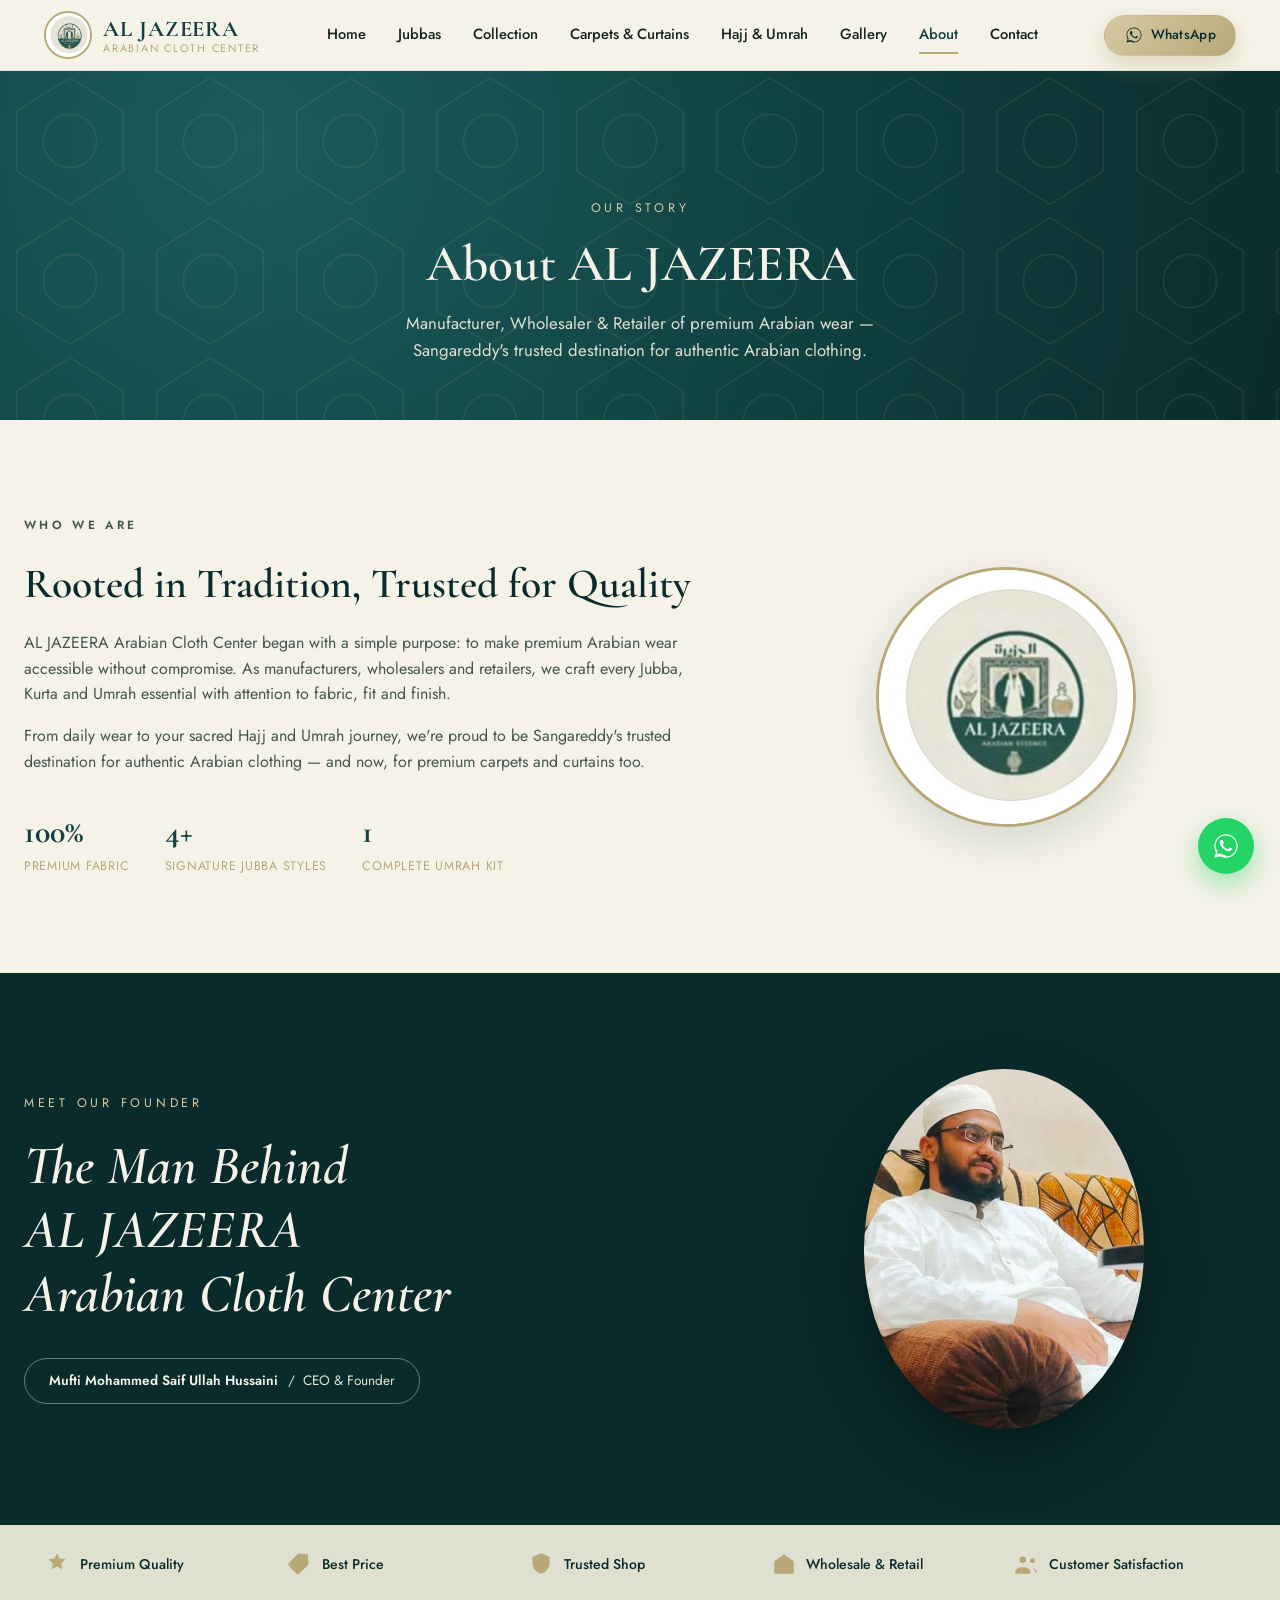
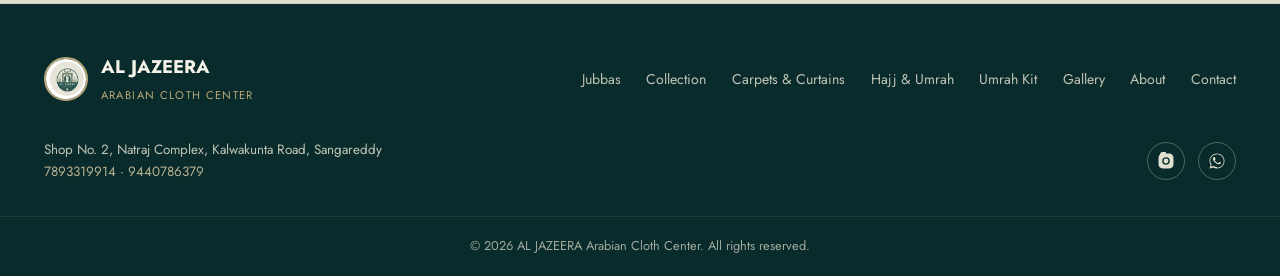
==== commit db204324: "Fix image paths in about.html" ====
--- a/about.html
+++ b/about.html
@@ -86,7 +86,7 @@
     </div>
     <div class="founder-media reveal">
       <div class="founder-photo-wrap">
-        <img src="images/founder.jpg" alt="Mufti Mohammed Saif Ullah Hussaini, CEO and Founder of AL JAZEERA Arabian Cloth Center">
+        <img src="founder.jpg" alt="Mufti Mohammed Saif Ullah Hussaini, CEO and Founder of AL JAZEERA Arabian Cloth Center">
       </div>
     </div>
   </div>
